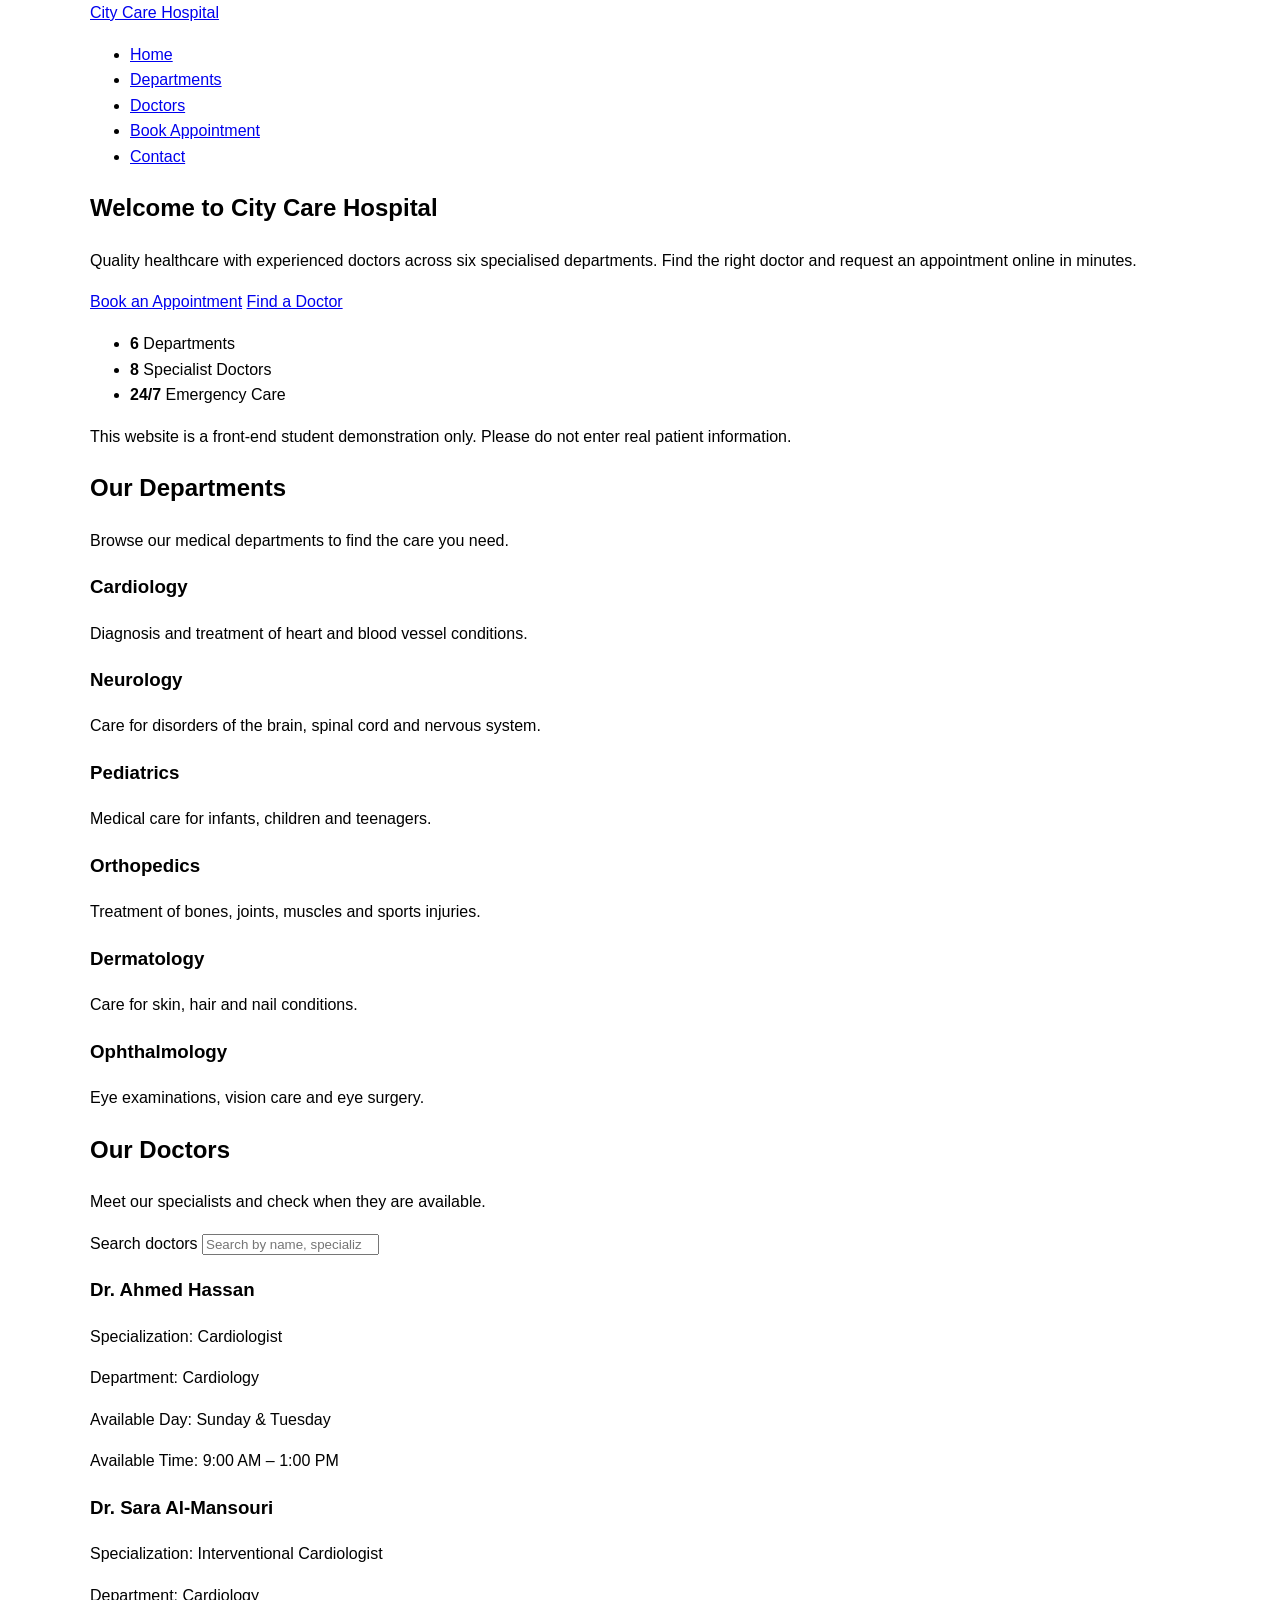
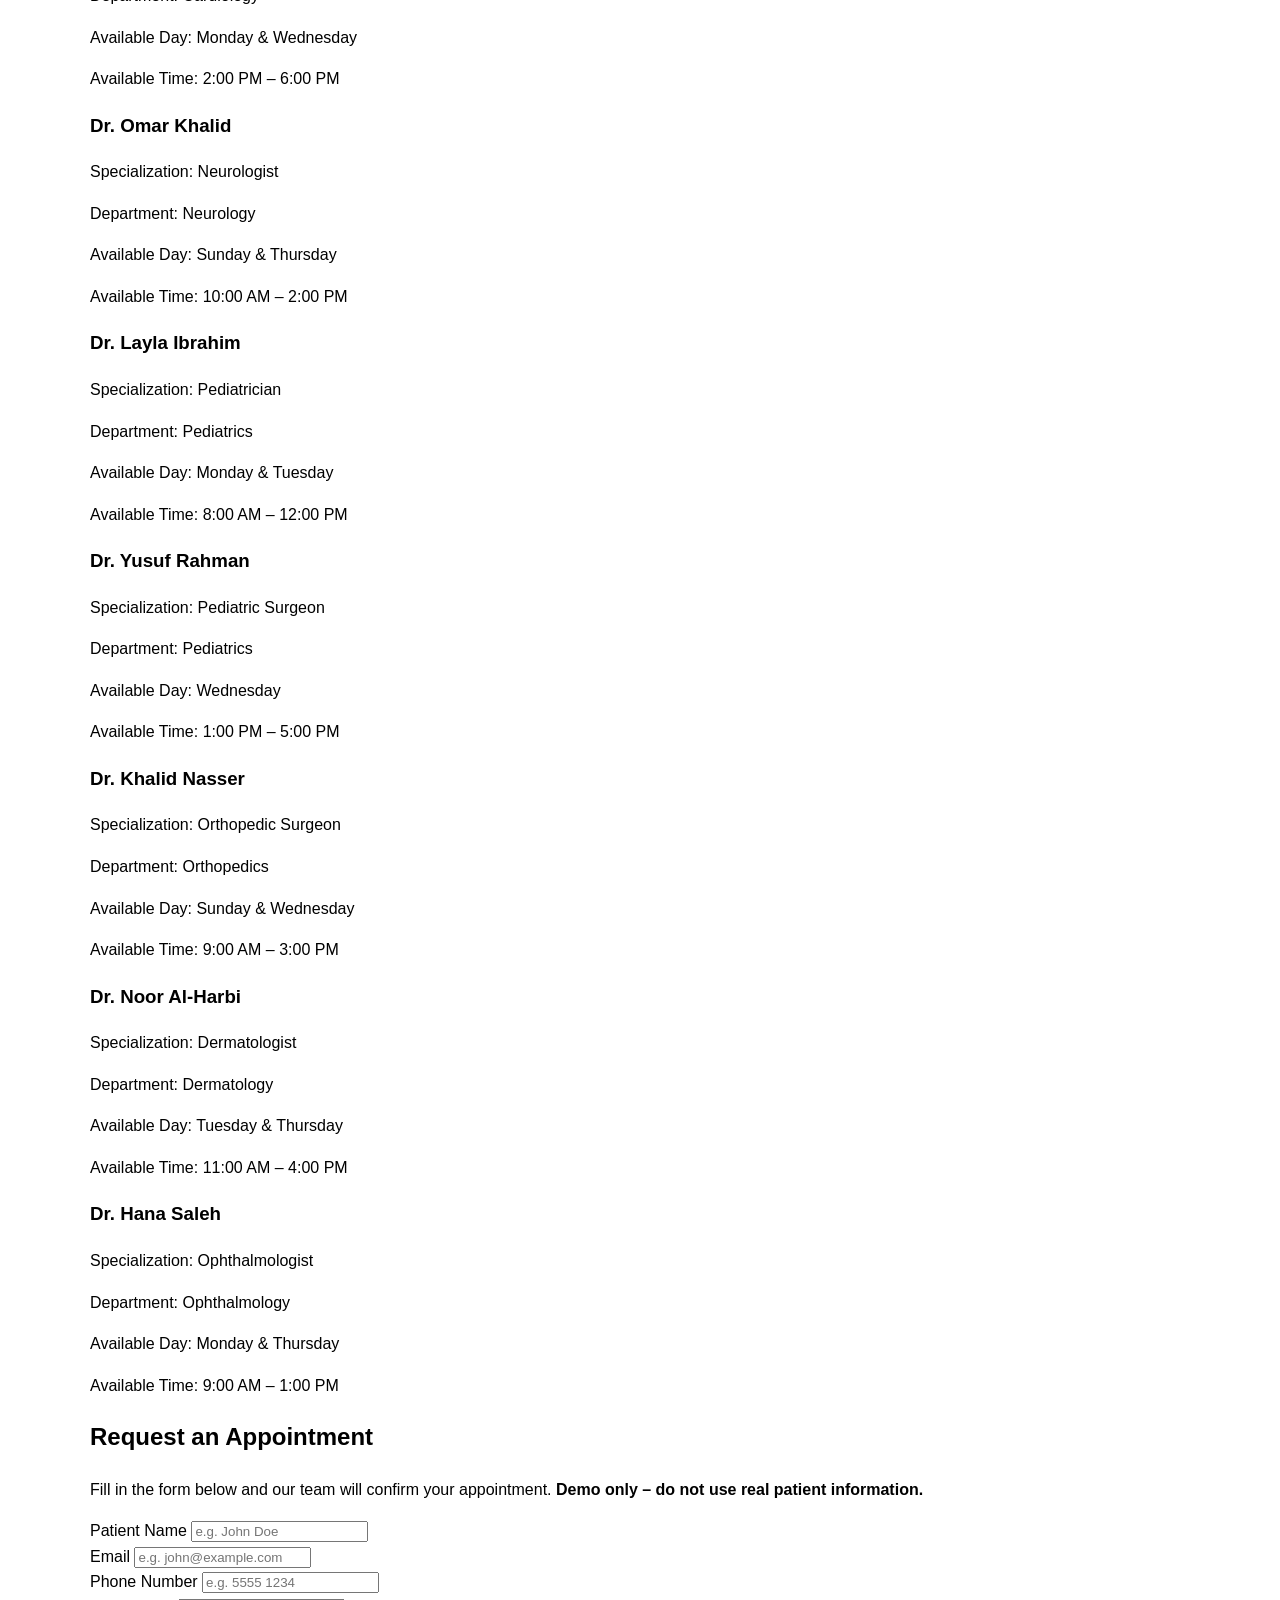
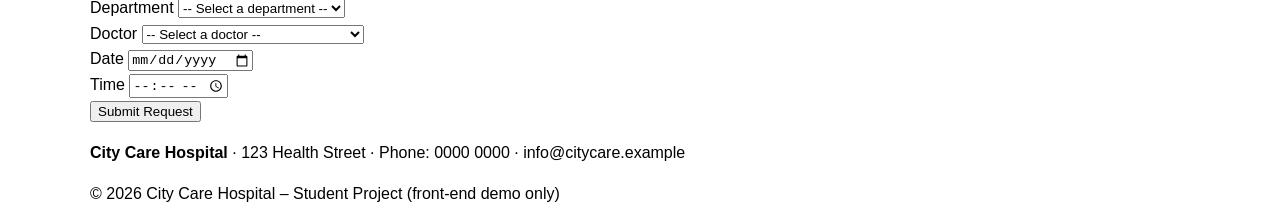
==== hospital-appointment-system/index.html @ 571d9567 "Add files via upload" ====
<!DOCTYPE html>
<html lang="en">
<head>
  <meta charset="UTF-8">
  <meta name="viewport" content="width=device-width, initial-scale=1.0">
  <meta name="description" content="City Care Hospital - view doctors, browse departments and request an appointment.">
  <title>City Care Hospital | Appointment System</title>
  <link rel="stylesheet" href="css/style.css">
</head>
<body>

  <!-- ===================== HEADER & NAVIGATION ===================== -->
  <header class="site-header">
    <div class="container header-inner">
      <a href="#home" class="logo">City Care Hospital</a>
      <nav class="main-nav" aria-label="Main navigation">
        <ul class="nav-list">
          <li><a href="#home">Home</a></li>
          <li><a href="#departments">Departments</a></li>
          <li><a href="#doctors">Doctors</a></li>
          <li><a href="#appointment">Book Appointment</a></li>
          <li><a href="#contact">Contact</a></li>
        </ul>
      </nav>
    </div>
  </header>

  <main>

    <!-- ===================== HOME ===================== -->
    <section id="home" class="hero">
      <div class="container">
        <h1>Welcome to City Care Hospital</h1>
        <p>Quality healthcare with experienced doctors across six specialised departments.
           Find the right doctor and request an appointment online in minutes.</p>
        <div class="hero-buttons">
          <a href="#appointment" class="btn btn-primary">Book an Appointment</a>
          <a href="#doctors" class="btn btn-secondary">Find a Doctor</a>
        </div>
        <ul class="hero-highlights">
          <li><strong>6</strong> Departments</li>
          <li><strong>8</strong> Specialist Doctors</li>
          <li><strong>24/7</strong> Emergency Care</li>
        </ul>
        <p class="demo-notice">
          This website is a front-end student demonstration only. Please do not enter real patient information.
        </p>
      </div>
    </section>

    <!-- ===================== DEPARTMENTS ===================== -->
    <section id="departments" class="section">
      <div class="container">
        <h2>Our Departments</h2>
        <p class="section-intro">Browse our medical departments to find the care you need.</p>

        <div class="departments-grid">
          <article class="department-card" data-department="Cardiology">
            <h3>Cardiology</h3>
            <p>Diagnosis and treatment of heart and blood vessel conditions.</p>
          </article>

          <article class="department-card" data-department="Neurology">
            <h3>Neurology</h3>
            <p>Care for disorders of the brain, spinal cord and nervous system.</p>
          </article>

          <article class="department-card" data-department="Pediatrics">
            <h3>Pediatrics</h3>
            <p>Medical care for infants, children and teenagers.</p>
          </article>

          <article class="department-card" data-department="Orthopedics">
            <h3>Orthopedics</h3>
            <p>Treatment of bones, joints, muscles and sports injuries.</p>
          </article>

          <article class="department-card" data-department="Dermatology">
            <h3>Dermatology</h3>
            <p>Care for skin, hair and nail conditions.</p>
          </article>

          <article class="department-card" data-department="Ophthalmology">
            <h3>Ophthalmology</h3>
            <p>Eye examinations, vision care and eye surgery.</p>
          </article>
        </div>
      </div>
    </section>

    <!-- ===================== DOCTORS ===================== -->
    <section id="doctors" class="section section-alt">
      <div class="container">
        <h2>Our Doctors</h2>
        <p class="section-intro">Meet our specialists and check when they are available.</p>

        <!-- Search box (search logic will be added in js/script.js) -->
        <div class="search-box">
          <label for="doctor-search">Search doctors</label>
          <input type="search" id="doctor-search" placeholder="Search by name, specialization or department">
        </div>

        <div class="doctors-grid" id="doctors-list">

          <article class="doctor-card" data-department="Cardiology">
            <h3 class="doctor-name">Dr. Ahmed Hassan</h3>
            <p><span class="label">Specialization:</span> Cardiologist</p>
            <p><span class="label">Department:</span> Cardiology</p>
            <p><span class="label">Available Day:</span> Sunday &amp; Tuesday</p>
            <p><span class="label">Available Time:</span> 9:00 AM – 1:00 PM</p>
          </article>

          <article class="doctor-card" data-department="Cardiology">
            <h3 class="doctor-name">Dr. Sara Al-Mansouri</h3>
            <p><span class="label">Specialization:</span> Interventional Cardiologist</p>
            <p><span class="label">Department:</span> Cardiology</p>
            <p><span class="label">Available Day:</span> Monday &amp; Wednesday</p>
            <p><span class="label">Available Time:</span> 2:00 PM – 6:00 PM</p>
          </article>

          <article class="doctor-card" data-department="Neurology">
            <h3 class="doctor-name">Dr. Omar Khalid</h3>
            <p><span class="label">Specialization:</span> Neurologist</p>
            <p><span class="label">Department:</span> Neurology</p>
            <p><span class="label">Available Day:</span> Sunday &amp; Thursday</p>
            <p><span class="label">Available Time:</span> 10:00 AM – 2:00 PM</p>
          </article>

          <article class="doctor-card" data-department="Pediatrics">
            <h3 class="doctor-name">Dr. Layla Ibrahim</h3>
            <p><span class="label">Specialization:</span> Pediatrician</p>
            <p><span class="label">Department:</span> Pediatrics</p>
            <p><span class="label">Available Day:</span> Monday &amp; Tuesday</p>
            <p><span class="label">Available Time:</span> 8:00 AM – 12:00 PM</p>
          </article>

          <article class="doctor-card" data-department="Pediatrics">
            <h3 class="doctor-name">Dr. Yusuf Rahman</h3>
            <p><span class="label">Specialization:</span> Pediatric Surgeon</p>
            <p><span class="label">Department:</span> Pediatrics</p>
            <p><span class="label">Available Day:</span> Wednesday</p>
            <p><span class="label">Available Time:</span> 1:00 PM – 5:00 PM</p>
          </article>

          <article class="doctor-card" data-department="Orthopedics">
            <h3 class="doctor-name">Dr. Khalid Nasser</h3>
            <p><span class="label">Specialization:</span> Orthopedic Surgeon</p>
            <p><span class="label">Department:</span> Orthopedics</p>
            <p><span class="label">Available Day:</span> Sunday &amp; Wednesday</p>
            <p><span class="label">Available Time:</span> 9:00 AM – 3:00 PM</p>
          </article>

          <article class="doctor-card" data-department="Dermatology">
            <h3 class="doctor-name">Dr. Noor Al-Harbi</h3>
            <p><span class="label">Specialization:</span> Dermatologist</p>
            <p><span class="label">Department:</span> Dermatology</p>
            <p><span class="label">Available Day:</span> Tuesday &amp; Thursday</p>
            <p><span class="label">Available Time:</span> 11:00 AM – 4:00 PM</p>
          </article>

          <article class="doctor-card" data-department="Ophthalmology">
            <h3 class="doctor-name">Dr. Hana Saleh</h3>
            <p><span class="label">Specialization:</span> Ophthalmologist</p>
            <p><span class="label">Department:</span> Ophthalmology</p>
            <p><span class="label">Available Day:</span> Monday &amp; Thursday</p>
            <p><span class="label">Available Time:</span> 9:00 AM – 1:00 PM</p>
          </article>

        </div>

        <p id="no-results" class="no-results" hidden>No doctors match your search.</p>
      </div>
    </section>

    <!-- ===================== APPOINTMENT FORM ===================== -->
    <section id="appointment" class="section">
      <div class="container">
        <h2>Request an Appointment</h2>
        <p class="section-intro">Fill in the form below and our team will confirm your appointment.
          <strong>Demo only – do not use real patient information.</strong></p>

        <form id="appointment-form" class="appointment-form" novalidate>

          <div class="form-group">
            <label for="patient-name">Patient Name</label>
            <input type="text" id="patient-name" name="patientName" placeholder="e.g. John Doe" required>
          </div>

          <div class="form-group">
            <label for="email">Email</label>
            <input type="email" id="email" name="email" placeholder="e.g. john@example.com" required>
          </div>

          <div class="form-group">
            <label for="phone">Phone Number</label>
            <input type="tel" id="phone" name="phone" placeholder="e.g. 5555 1234" required>
          </div>

          <div class="form-group">
            <label for="department">Department</label>
            <select id="department" name="department" required>
              <option value="">-- Select a department --</option>
              <option value="Cardiology">Cardiology</option>
              <option value="Neurology">Neurology</option>
              <option value="Pediatrics">Pediatrics</option>
              <option value="Orthopedics">Orthopedics</option>
              <option value="Dermatology">Dermatology</option>
              <option value="Ophthalmology">Ophthalmology</option>
            </select>
          </div>

          <div class="form-group">
            <label for="doctor">Doctor</label>
            <select id="doctor" name="doctor" required>
              <option value="">-- Select a doctor --</option>
              <option value="Dr. Ahmed Hassan" data-department="Cardiology">Dr. Ahmed Hassan (Cardiology)</option>
              <option value="Dr. Sara Al-Mansouri" data-department="Cardiology">Dr. Sara Al-Mansouri (Cardiology)</option>
              <option value="Dr. Omar Khalid" data-department="Neurology">Dr. Omar Khalid (Neurology)</option>
              <option value="Dr. Layla Ibrahim" data-department="Pediatrics">Dr. Layla Ibrahim (Pediatrics)</option>
              <option value="Dr. Yusuf Rahman" data-department="Pediatrics">Dr. Yusuf Rahman (Pediatrics)</option>
              <option value="Dr. Khalid Nasser" data-department="Orthopedics">Dr. Khalid Nasser (Orthopedics)</option>
              <option value="Dr. Noor Al-Harbi" data-department="Dermatology">Dr. Noor Al-Harbi (Dermatology)</option>
              <option value="Dr. Hana Saleh" data-department="Ophthalmology">Dr. Hana Saleh (Ophthalmology)</option>
            </select>
          </div>

          <div class="form-row">
            <div class="form-group">
              <label for="date">Date</label>
              <input type="date" id="date" name="date" required>
            </div>

            <div class="form-group">
              <label for="time">Time</label>
              <input type="time" id="time" name="time" required>
            </div>
          </div>

          <button type="submit" class="btn btn-primary">Submit Request</button>
          <p id="form-message" class="form-message" aria-live="polite"></p>
        </form>
      </div>
    </section>

  </main>

  <!-- ===================== FOOTER ===================== -->
  <footer id="contact" class="site-footer">
    <div class="container">
      <p><strong>City Care Hospital</strong> · 123 Health Street · Phone: 0000 0000 · info@citycare.example</p>
      <p>&copy; 2026 City Care Hospital – Student Project (front-end demo only)</p>
    </div>
  </footer>

  <script src="js/script.js"></script>
</body>
</html>
---- hospital-appointment-system/css/style.css ----
/* =========================================================
   City Care Hospital - Stylesheet
   Owner: CSS Developer (Student 2)
   The HTML uses these classes: .container, .site-header, .main-nav,
   .hero, .section, .section-alt, .departments-grid, .department-card,
   .doctors-grid, .doctor-card, .search-box, .appointment-form,
   .form-group, .form-row, .btn, .btn-primary, .btn-secondary, .site-footer
   ========================================================= */

/* Minimal base so the page is readable before styling is added */
body {
  margin: 0;
  font-family: Arial, Helvetica, sans-serif;
  line-height: 1.6;
}

.container {
  max-width: 1100px;
  margin: 0 auto;
  padding: 0 16px;
}
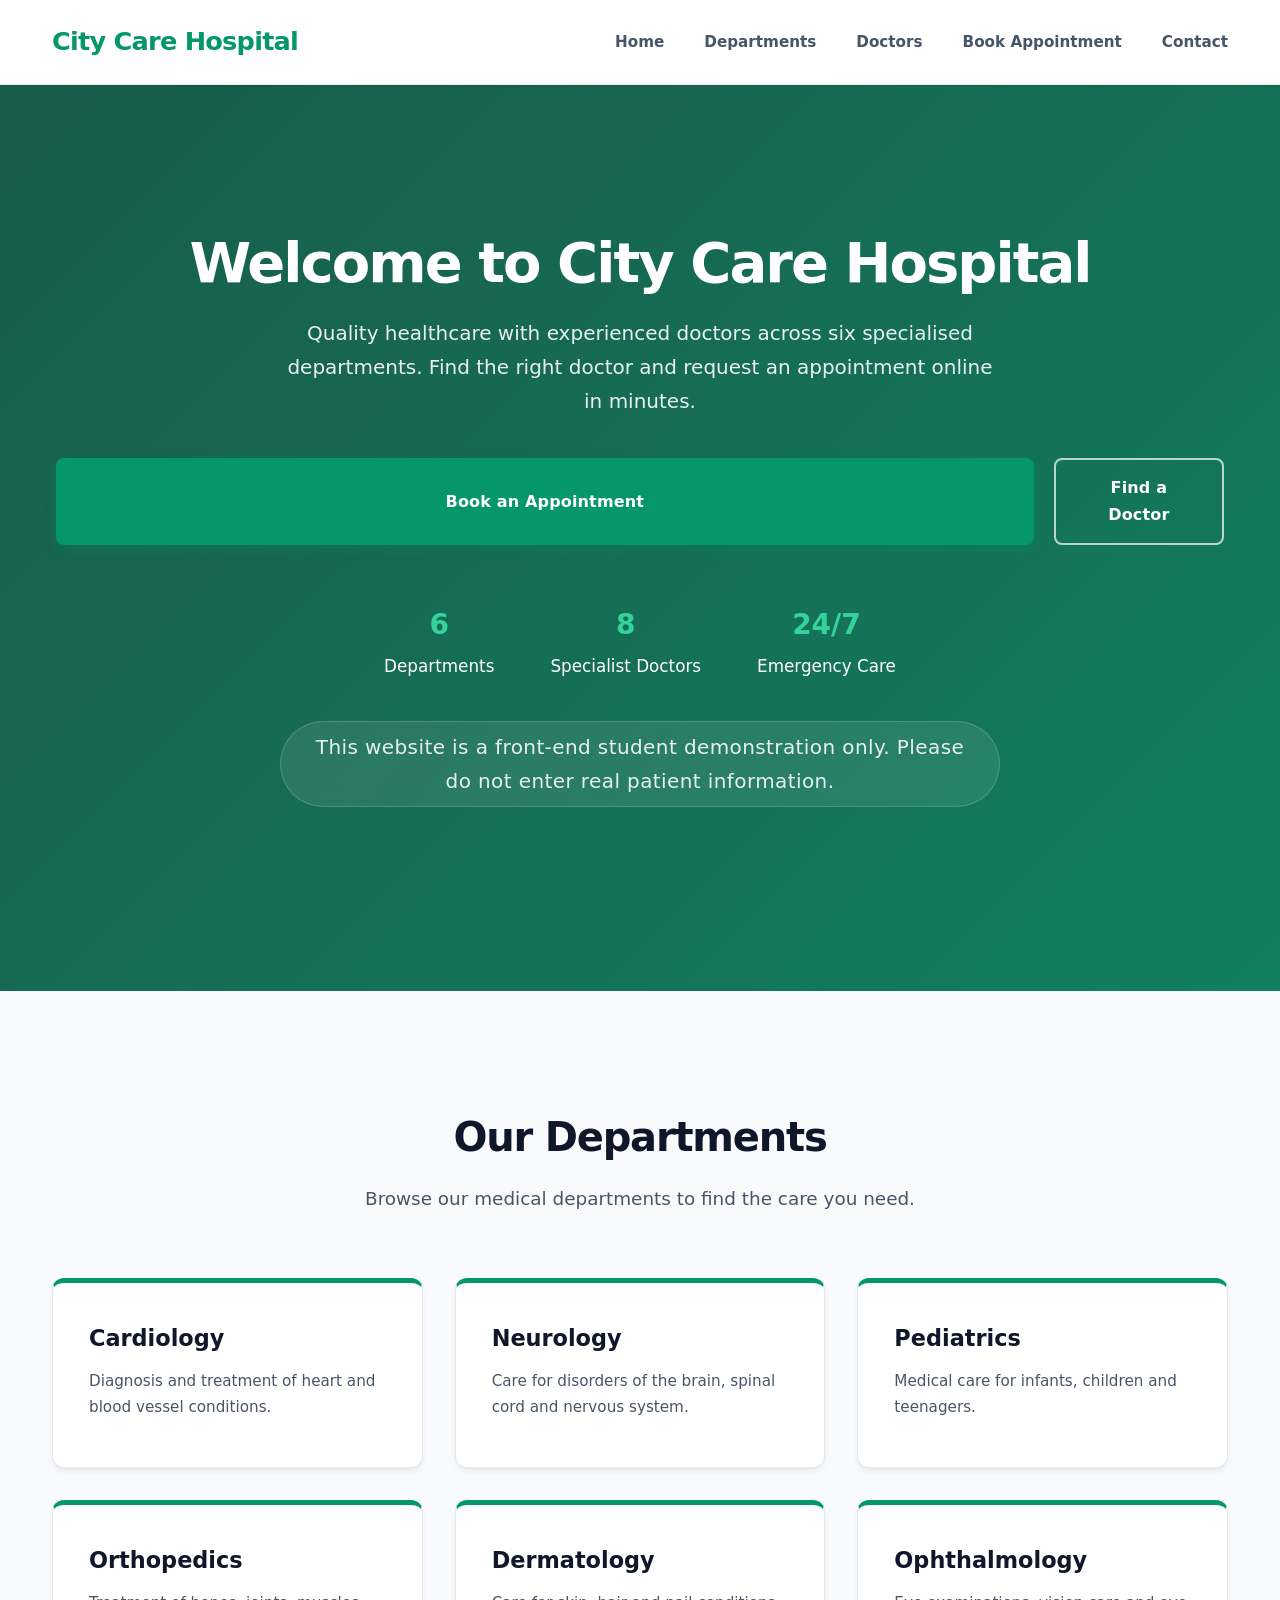
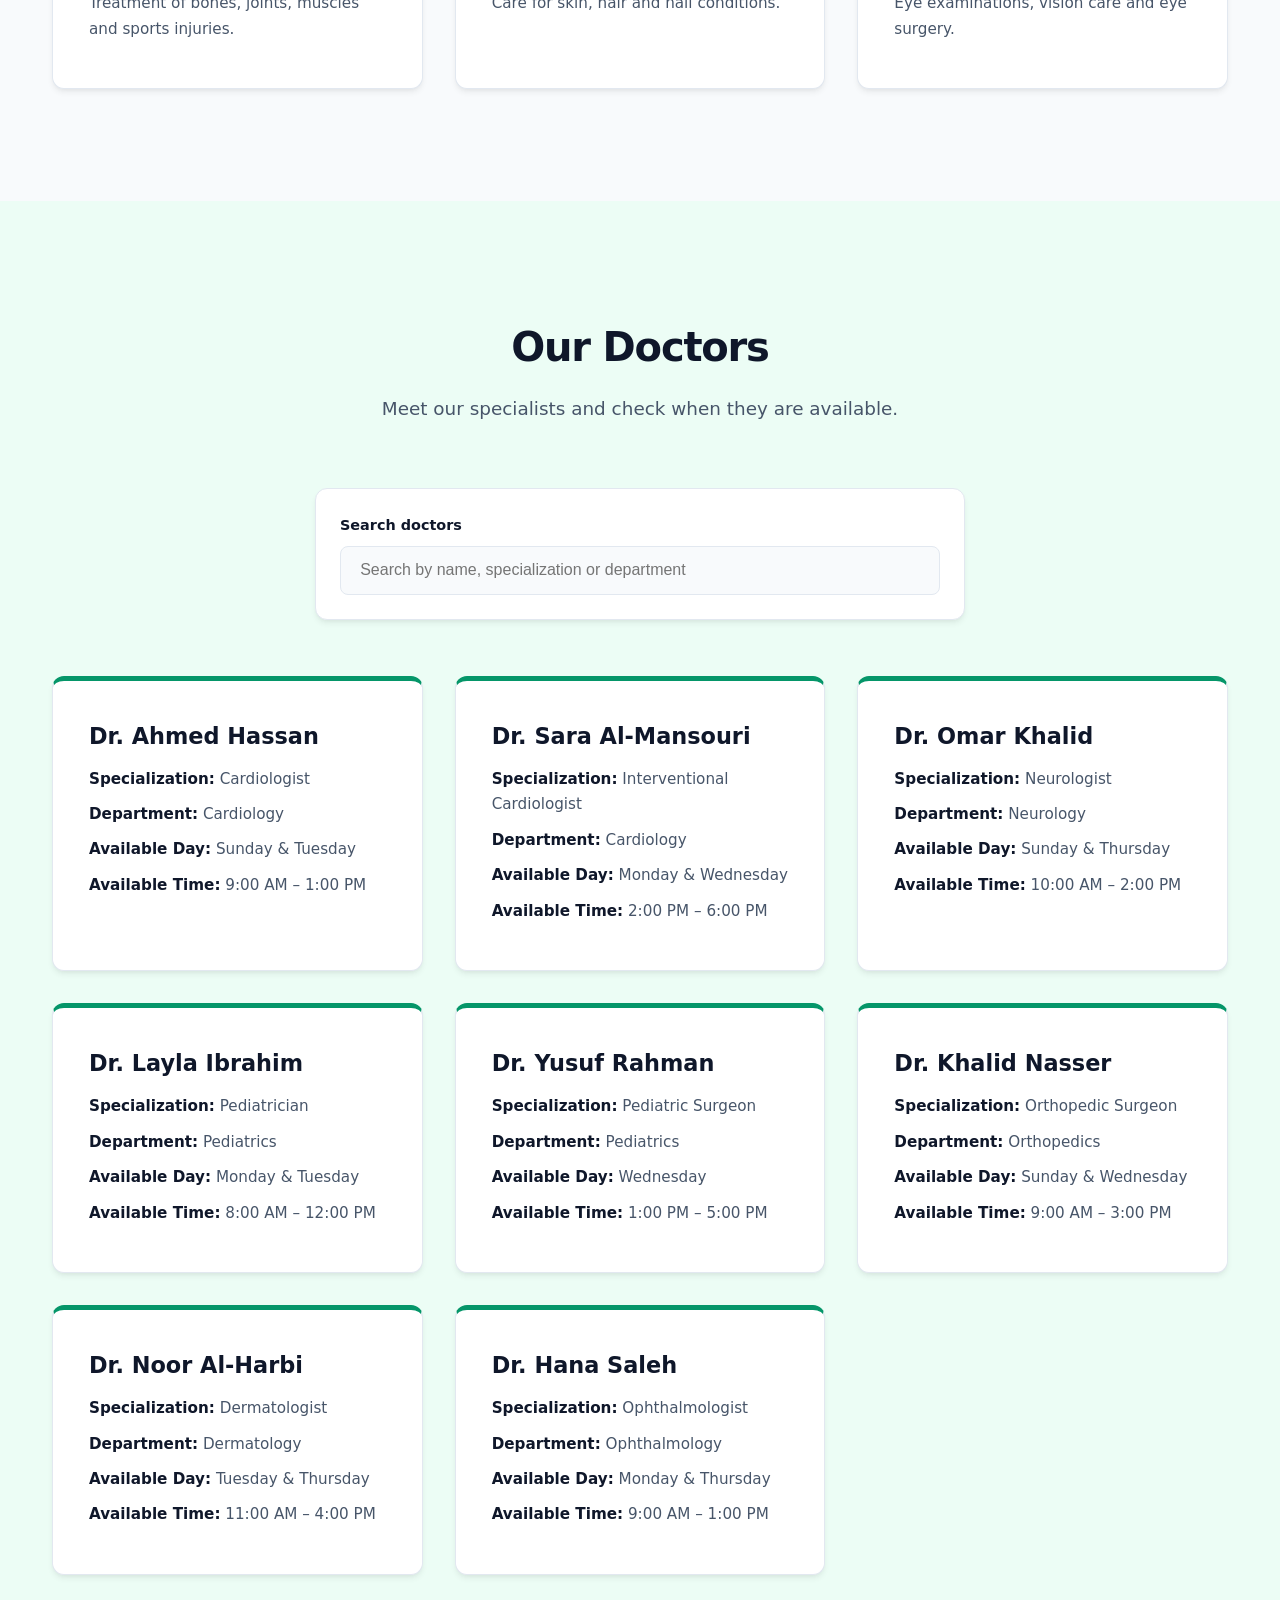
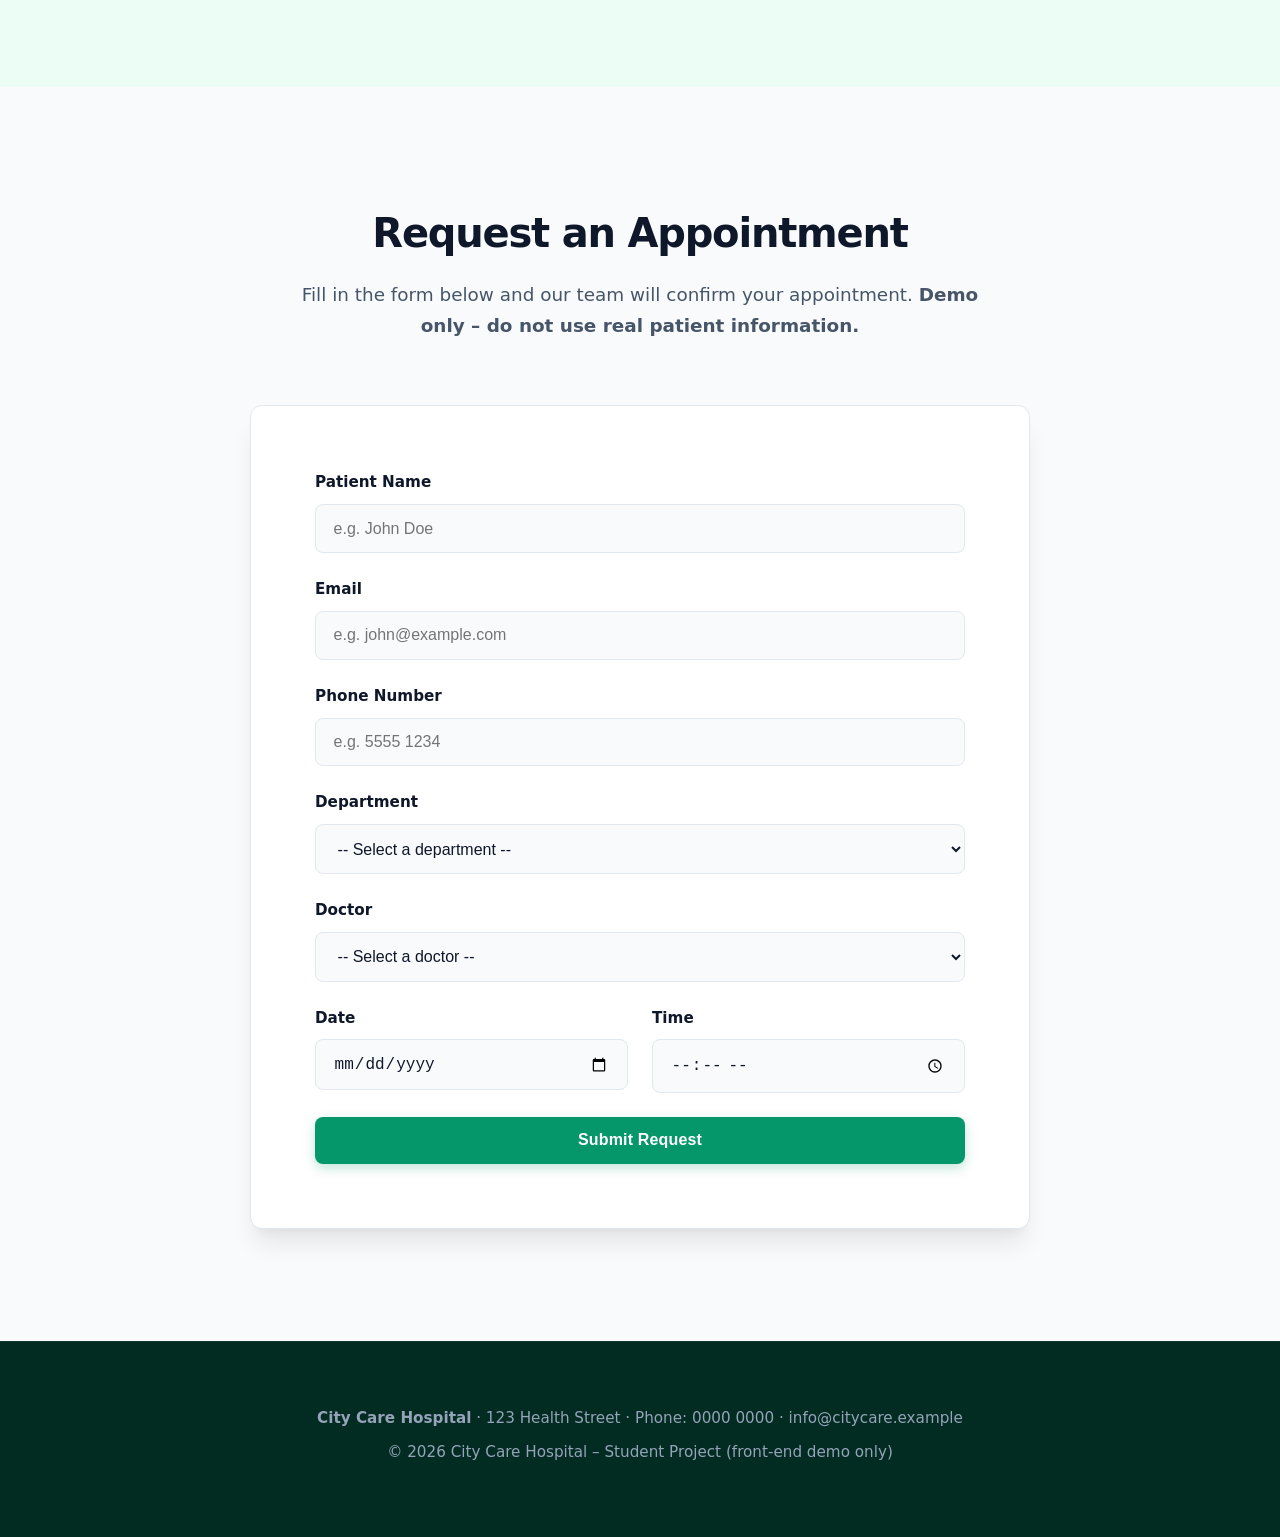
==== commit a5253317: "oh yeah" ====
--- a/hospital-appointment-system/index.html
+++ b/hospital-appointment-system/index.html
@@ -236,8 +236,7 @@
             </div>
           </div>
 
-          <button type="submit" class="btn btn-primary">Submit Request</button>
-          <p id="form-message" class="form-message" aria-live="polite"></p>
+          <button id="form-message" type="submit" class="btn btn-primary">Submit Request</button>
         </form>
       </div>
     </section>
--- a/hospital-appointment-system/css/style.css
+++ b/hospital-appointment-system/css/style.css
@@ -1,21 +1,435 @@
-/* =========================================================
-   City Care Hospital - Stylesheet
-   Owner: CSS Developer (Student 2)
-   The HTML uses these classes: .container, .site-header, .main-nav,
-   .hero, .section, .section-alt, .departments-grid, .department-card,
-   .doctors-grid, .doctor-card, .search-box, .appointment-form,
-   .form-group, .form-row, .btn, .btn-primary, .btn-secondary, .site-footer
-   ========================================================= */
-
-/* Minimal base so the page is readable before styling is added */
+/* ==========================================
+   1. Global Styles & CSS Variables (Emerald Wellness Theme)
+   ================================---------- */
+:root {
+    --primary-color: #059669;       /* Deep Emerald / Modern Wellness */
+    --primary-hover: #047857;
+    --primary-light: #10b981;
+    --secondary-color: #ecfdf5;     /* Soft mint tint */
+    --text-color: #0f172a;          /* Deep slate for high contrast */
+    --text-light: #475569;          /* Balanced secondary text */
+    --border-color: #e2e8f0;        /* Subtle crisp border */
+    --white: #ffffff;
+    --shadow-sm: 0 1px 3px 0 rgba(0, 0, 0, 0.05), 0 1px 2px -1px rgba(0, 0, 0, 0.05);
+    --shadow-md: 0 4px 6px -1px rgba(0, 0, 0, 0.07), 0 2px 4px -2px rgba(0, 0, 0, 0.05);
+    --shadow-lg: 0 20px 25px -5px rgba(0, 0, 0, 0.08), 0 8px 10px -6px rgba(0, 0, 0, 0.05);
+    --radius: 12px;
+    --transition: all 0.3s cubic-bezier(0.16, 1, 0.3, 1);
+}
+
+* {
+    margin: 0;
+    padding: 0;
+    box-sizing: border-box;
+}
+
+html {
+    scroll-behavior: smooth;
+}
+
 body {
-  margin: 0;
-  font-family: Arial, Helvetica, sans-serif;
-  line-height: 1.6;
+    font-family: 'Segoe UI', system-ui, -apple-system, BlinkMacSystemFont, sans-serif;
+    color: var(--text-color);
+    background-color: #f8fafc;
+    line-height: 1.7;
+    -webkit-font-smoothing: antialiased;
 }
 
 .container {
-  max-width: 1100px;
-  margin: 0 auto;
-  padding: 0 16px;
-}
+    max-width: 1240px;
+    margin: 0 auto;
+    padding: 0 2rem;
+}
+
+/* ==========================================
+   2. Header & Navigation Menu
+   ================================---------- */
+.site-header {
+    background-color: rgba(255, 255, 255, 0.9);
+    backdrop-filter: blur(12px);
+    -webkit-backdrop-filter: blur(12px);
+    box-shadow: var(--shadow-sm);
+    position: sticky;
+    top: 0;
+    z-index: 1000;
+    border-bottom: 1px solid var(--border-color);
+}
+
+.header-inner {
+    display: flex;
+    justify-content: space-between;
+    align-items: center;
+    padding: 1.25rem 2rem;
+}
+
+.logo {
+    font-size: 1.6rem;
+    font-weight: 800;
+    color: var(--primary-color);
+    text-decoration: none;
+    letter-spacing: -0.03em;
+}
+
+.nav-list {
+    list-style: none;
+    display: flex;
+    gap: 2.5rem;
+}
+
+.nav-list a {
+    text-decoration: none;
+    color: var(--text-light);
+    font-weight: 600;
+    font-size: 0.95rem;
+    transition: var(--transition);
+}
+
+.nav-list a:hover {
+    color: var(--primary-color);
+}
+
+/* ==========================================
+   3. Sections & Common Layouts
+   ================================---------- */
+.section {
+    padding: 7rem 0;
+}
+
+.section-alt {
+    background-color: var(--secondary-color);
+}
+
+.section h2 {
+    font-size: 2.5rem;
+    text-align: center;
+    margin-bottom: 0.75rem;
+    color: var(--text-color);
+    letter-spacing: -0.03em;
+    font-weight: 800;
+}
+
+.section-intro {
+    text-align: center;
+    color: var(--text-light);
+    margin-bottom: 4rem;
+    font-size: 1.15rem;
+    max-width: 680px;
+    margin-left: auto;
+    margin-right: auto;
+}
+
+/* ==========================================
+   4. Hero Section
+   ================================---------- */
+.hero {
+    background: linear-gradient(135deg, rgba(6, 78, 59, 0.92), rgba(4, 120, 87, 0.95)), url('../images/hospital-bg.jpg') center/cover no-repeat;
+    color: var(--white);
+    text-align: center;
+    padding: 9rem 1.5rem;
+}
+
+.hero h1 {
+    font-size: 3.5rem;
+    margin-bottom: 1.25rem;
+    font-weight: 800;
+    letter-spacing: -0.035em;
+    line-height: 1.2;
+}
+
+.hero p {
+    font-size: 1.25rem;
+    max-width: 720px;
+    margin: 0 auto 2.5rem auto;
+    opacity: 0.9;
+    font-weight: 400;
+}
+
+.hero-buttons {
+    display: flex;
+    justify-content: center;
+    gap: 1.25rem;
+    margin-bottom: 3.5rem;
+}
+
+.hero-highlights {
+    list-style: none;
+    display: flex;
+    justify-content: center;
+    gap: 3.5rem;
+    margin-bottom: 2.5rem;
+    font-size: 1.05rem;
+}
+
+.hero-highlights strong {
+    font-size: 1.75rem;
+    color: #34d399;
+    display: block;
+    margin-bottom: 0.25rem;
+    font-weight: 800;
+}
+
+.demo-notice {
+    font-size: 0.85rem;
+    background: rgba(255, 255, 255, 0.1);
+    backdrop-filter: blur(8px);
+    display: inline-block;
+    padding: 0.5rem 1.5rem;
+    border-radius: 9999px;
+    border: 1px solid rgba(255, 255, 255, 0.2);
+    font-weight: 500;
+    letter-spacing: 0.02em;
+}
+
+/* ==========================================
+   5. Department & Doctor Cards (Grids)
+   ================================---------- */
+.departments-grid,
+.doctors-grid {
+    display: grid;
+    grid-template-columns: repeat(auto-fit, minmax(310px, 1fr));
+    gap: 2rem;
+}
+
+.department-card,
+.doctor-card {
+    background: var(--white);
+    border-radius: var(--radius);
+    padding: 2.25rem;
+    box-shadow: var(--shadow-md);
+    transition: var(--transition);
+    border: 1px solid var(--border-color);
+    border-top: 5px solid var(--primary-color);
+}
+
+.department-card:hover,
+.doctor-card:hover {
+    transform: translateY(-6px);
+    box-shadow: var(--shadow-lg);
+    border-color: rgba(5, 150, 105, 0.3);
+}
+
+.department-card h3,
+.doctor-card h3 {
+    color: var(--text-color);
+    margin-bottom: 0.75rem;
+    font-size: 1.4rem;
+    font-weight: 700;
+}
+
+.department-card p,
+.doctor-card p {
+    font-size: 0.95rem;
+    color: var(--text-light);
+    margin-bottom: 0.6rem;
+}
+
+.doctor-card .label {
+    font-weight: 600;
+    color: var(--text-color);
+}
+
+/* ==========================================
+   6. Search Box & Filters
+   ================================---------- */
+.search-box {
+    max-width: 650px;
+    margin: 0 auto 3.5rem auto;
+    background: var(--white);
+    padding: 1.5rem;
+    border-radius: var(--radius);
+    box-shadow: var(--shadow-md);
+    border: 1px solid var(--border-color);
+}
+
+.search-box label {
+    display: block;
+    font-weight: 600;
+    margin-bottom: 0.5rem;
+    font-size: 0.9rem;
+    color: var(--text-color);
+}
+
+.search-box input[type="search"] {
+    width: 100%;
+    padding: 0.9rem 1.2rem;
+    border: 1px solid var(--border-color);
+    border-radius: calc(var(--radius) - 4px);
+    font-size: 1rem;
+    background-color: #f8fafc;
+    transition: var(--transition);
+}
+
+.search-box input:focus {
+    outline: none;
+    border-color: var(--primary-color);
+    background-color: var(--white);
+    box-shadow: 0 0 0 4px rgba(5, 150, 105, 0.12);
+}
+
+.no-results {
+    text-align: center;
+    color: var(--text-light);
+    font-style: italic;
+    margin-top: 2rem;
+}
+
+/* ==========================================
+   7. Appointment Form
+   ================================---------- */
+.appointment-form {
+    background: var(--white);
+    padding: 4rem;
+    border-radius: var(--radius);
+    box-shadow: var(--shadow-lg);
+    max-width: 780px;
+    margin: 0 auto;
+    border: 1px solid var(--border-color);
+}
+
+.form-group {
+    margin-bottom: 1.5rem;
+}
+
+.form-row {
+    display: grid;
+    grid-template-columns: 1fr 1fr;
+    gap: 1.5rem;
+}
+
+.form-group label {
+    display: block;
+    font-weight: 600;
+    margin-bottom: 0.5rem;
+    color: var(--text-color);
+    font-size: 0.95rem;
+}
+
+.form-group input,
+.form-group select {
+    width: 100%;
+    padding: 0.9rem 1.1rem;
+    border: 1px solid var(--border-color);
+    border-radius: calc(var(--radius) - 4px);
+    font-size: 1rem;
+    background-color: #f8fafc;
+    color: var(--text-color);
+    transition: var(--transition);
+}
+
+.form-group input:focus,
+.form-group select:focus {
+    outline: none;
+    border-color: var(--primary-color);
+    background-color: var(--white);
+    box-shadow: 0 0 0 4px rgba(5, 150, 105, 0.12);
+}
+
+.form-message {
+    margin-top: 1rem;
+    font-weight: 600;
+    text-align: center;
+}
+
+/* ==========================================
+   8. Buttons
+   ================================---------- */
+.btn {
+    display: inline-flex;
+    align-items: center;
+    justify-content: center;
+    padding: 0.9rem 2rem;
+    border: none;
+    border-radius: calc(var(--radius) - 4px);
+    font-size: 1rem;
+    font-weight: 600;
+    cursor: pointer;
+    text-decoration: none;
+    transition: var(--transition);
+    text-align: center;
+    letter-spacing: 0.01em;
+}
+
+.btn-primary {
+    background-color: var(--primary-color);
+    color: var(--white);
+    width: 100%;
+    box-shadow: 0 4px 12px rgba(5, 150, 105, 0.25);
+}
+
+.btn-primary:hover {
+    background-color: var(--primary-hover);
+    transform: translateY(-2px);
+    box-shadow: 0 6px 16px rgba(5, 150, 105, 0.35);
+}
+
+.btn-secondary {
+    background-color: transparent;
+    color: var(--white);
+    border: 2px solid rgba(255, 255, 255, 0.7);
+}
+
+.btn-secondary:hover {
+    background-color: rgba(255, 255, 255, 0.12);
+    border-color: var(--white);
+}
+
+/* ==========================================
+   9. Footer & Responsive Design
+   ================================---------- */
+.site-footer {
+    background-color: #022c22;
+    color: var(--white);
+    text-align: center;
+    padding: 4rem 2rem;
+    border-top: 1px solid rgba(255, 255, 255, 0.06);
+}
+
+.site-footer p {
+    margin-bottom: 0.5rem;
+    color: #94a3b8;
+    font-size: 0.95rem;
+}
+
+/* Mobile Responsiveness */
+@media (max-width: 768px) {
+    .container {
+        padding: 0 1.25rem;
+    }
+
+    .header-inner {
+        flex-direction: column;
+        gap: 1rem;
+    }
+
+    .nav-list {
+        gap: 1.25rem;
+        flex-wrap: wrap;
+        justify-content: center;
+    }
+
+    .hero {
+        padding: 6rem 1rem;
+    }
+
+    .hero h1 {
+        font-size: 2.5rem;
+    }
+
+    .hero-buttons {
+        flex-direction: column;
+    }
+
+    .hero-highlights {
+        flex-direction: column;
+        gap: 1.5rem;
+    }
+
+    .form-row {
+        grid-template-columns: 1fr;
+        gap: 0;
+    }
+
+    .appointment-form {
+        padding: 2rem 1.5rem;
+    }
+}
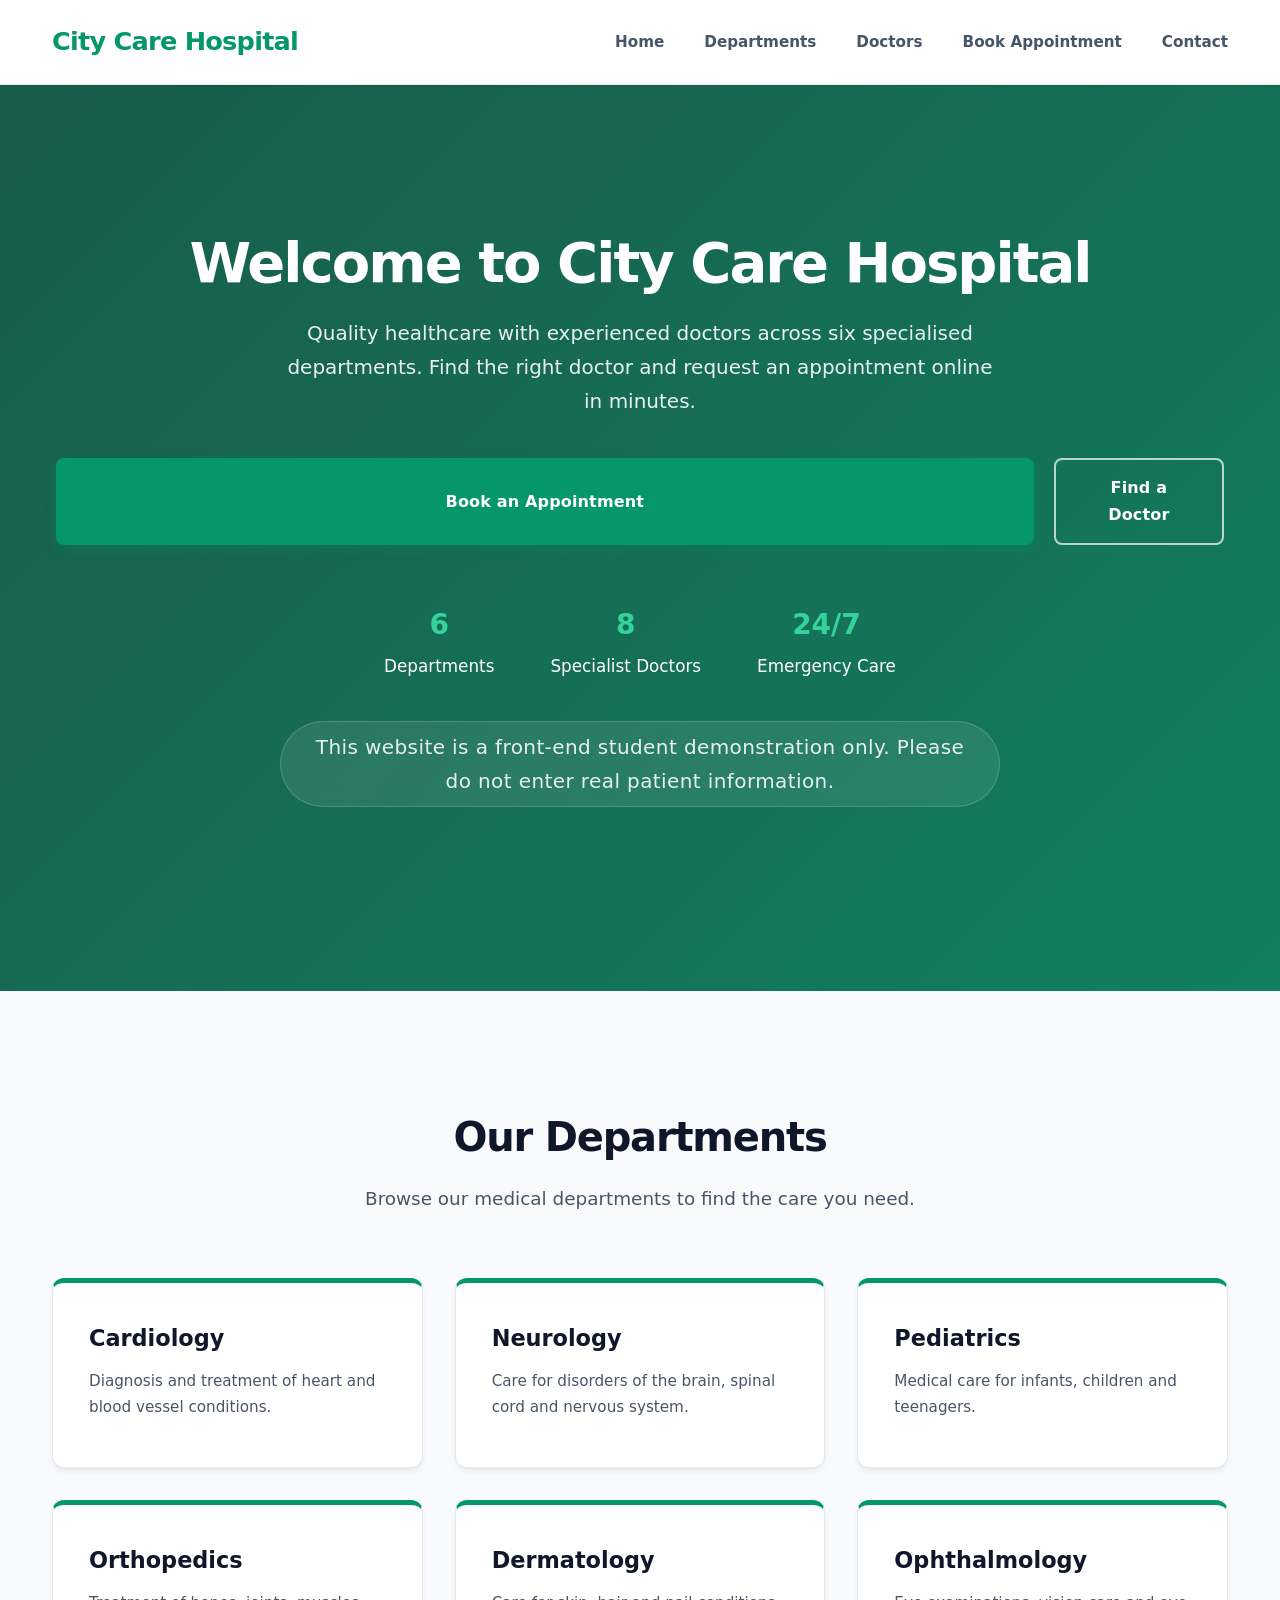
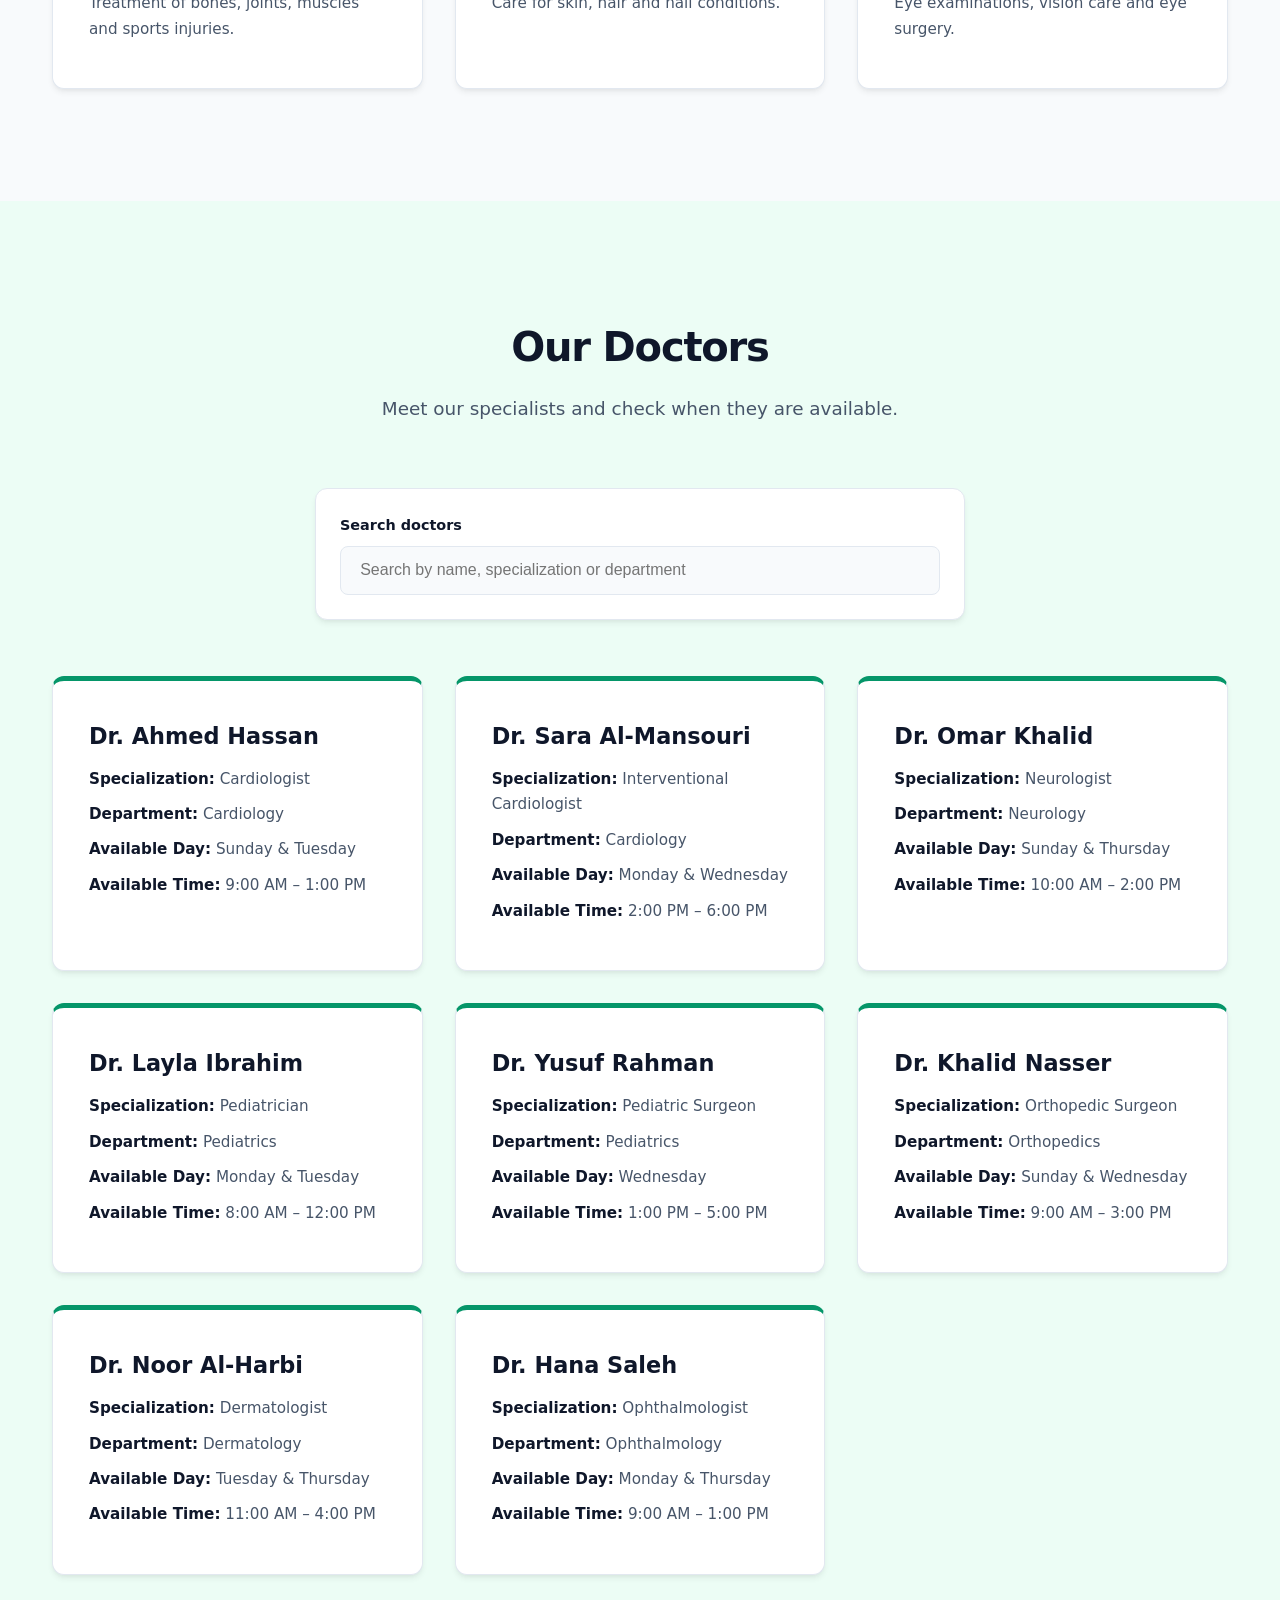
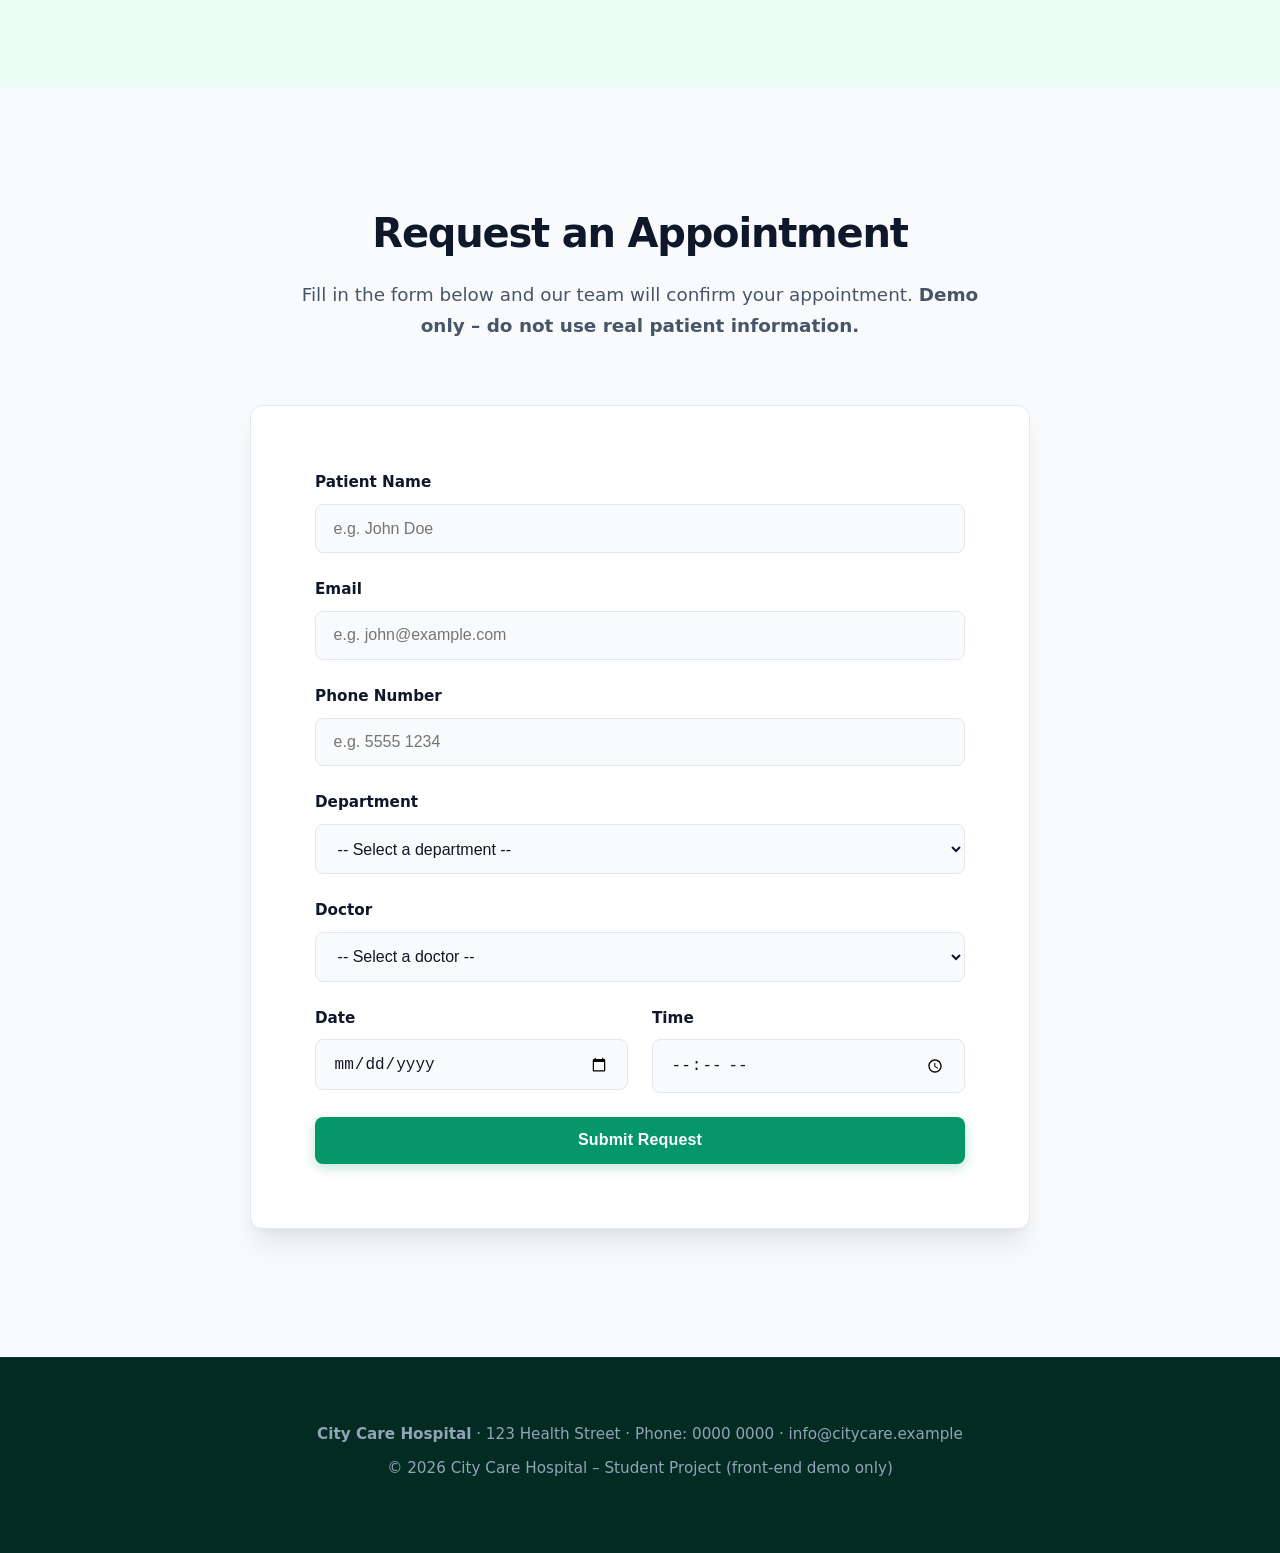
==== commit d7dfb78c: "added a proper text display for successful seperate confirmation" ====
--- a/hospital-appointment-system/index.html
+++ b/hospital-appointment-system/index.html
@@ -236,11 +236,11 @@
             </div>
           </div>
 
-          <button id="form-message" type="submit" class="btn btn-primary">Submit Request</button>
+          <button  type="submit" class="btn btn-primary">Submit Request</button>
         </form>
       </div>
     </section>
-
+<p id="form-message" class="form-message"></p>
   </main>
 
   <!-- ===================== FOOTER ===================== -->
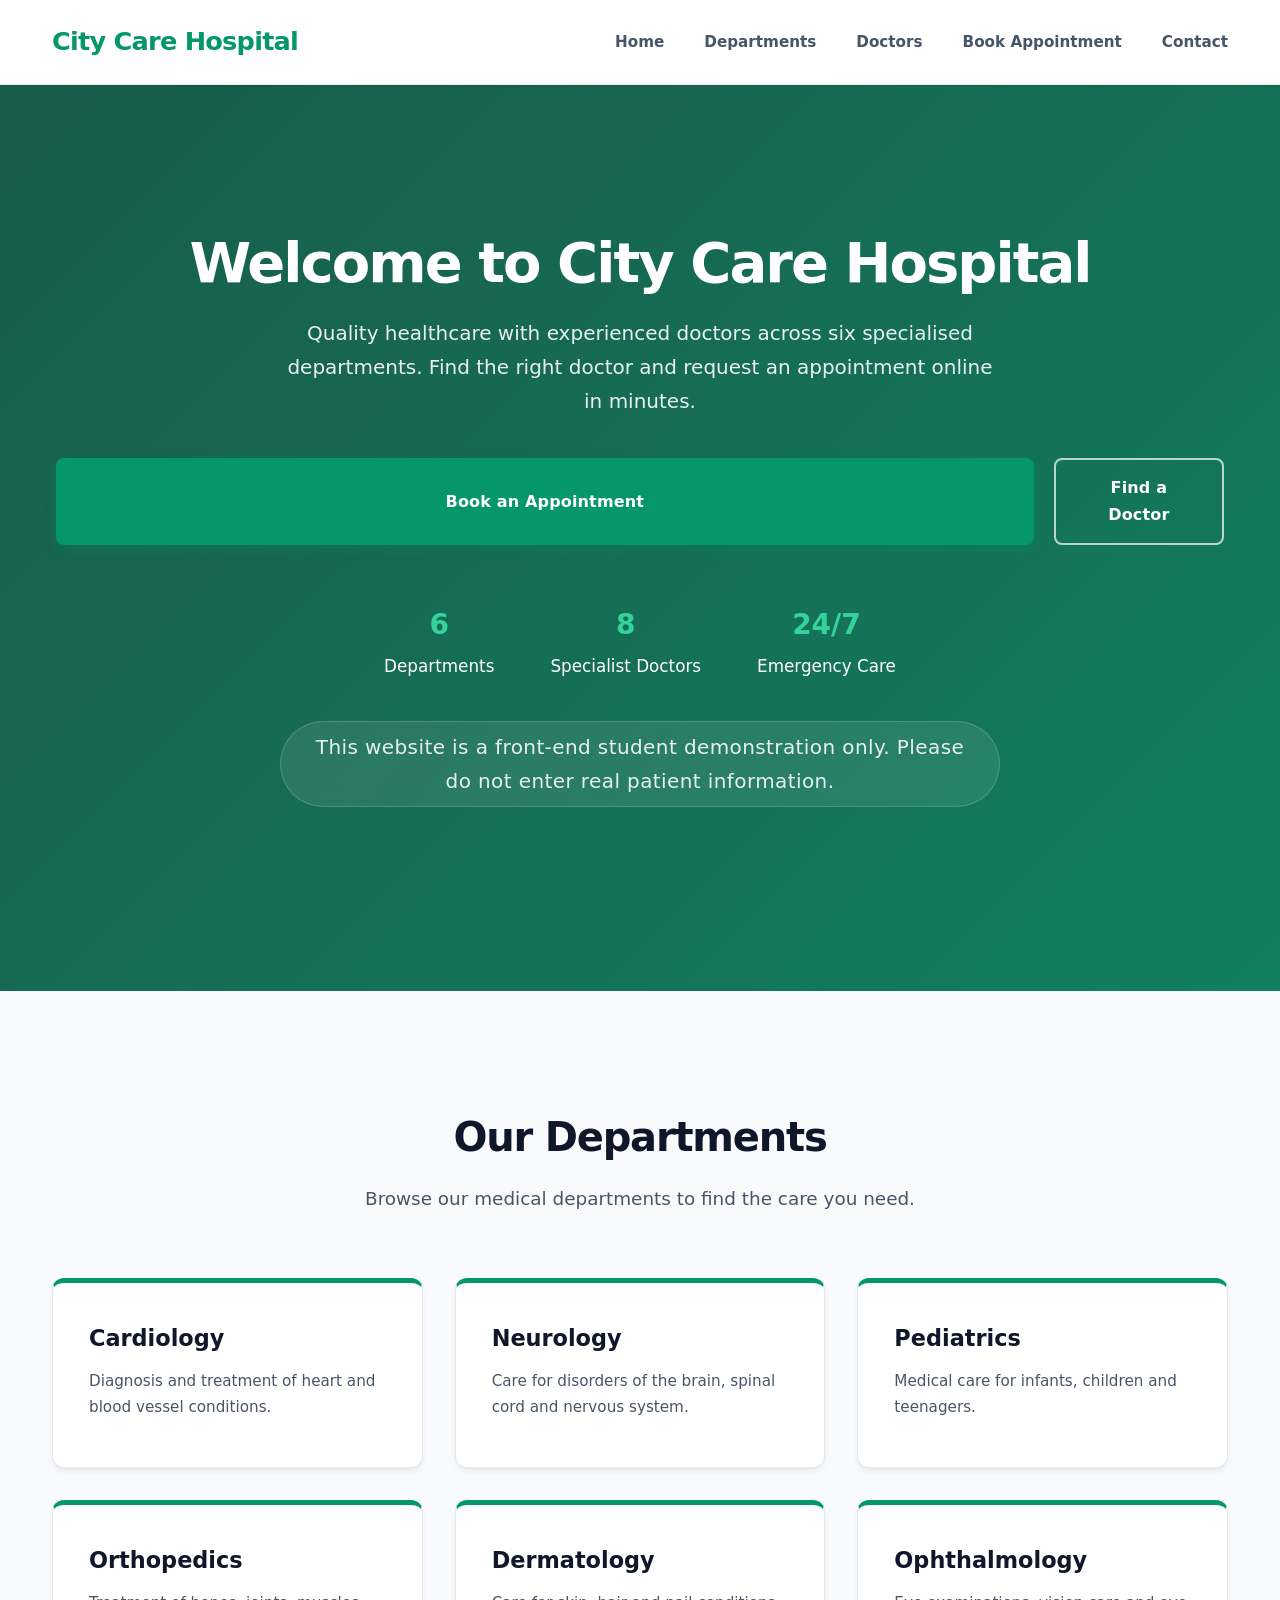
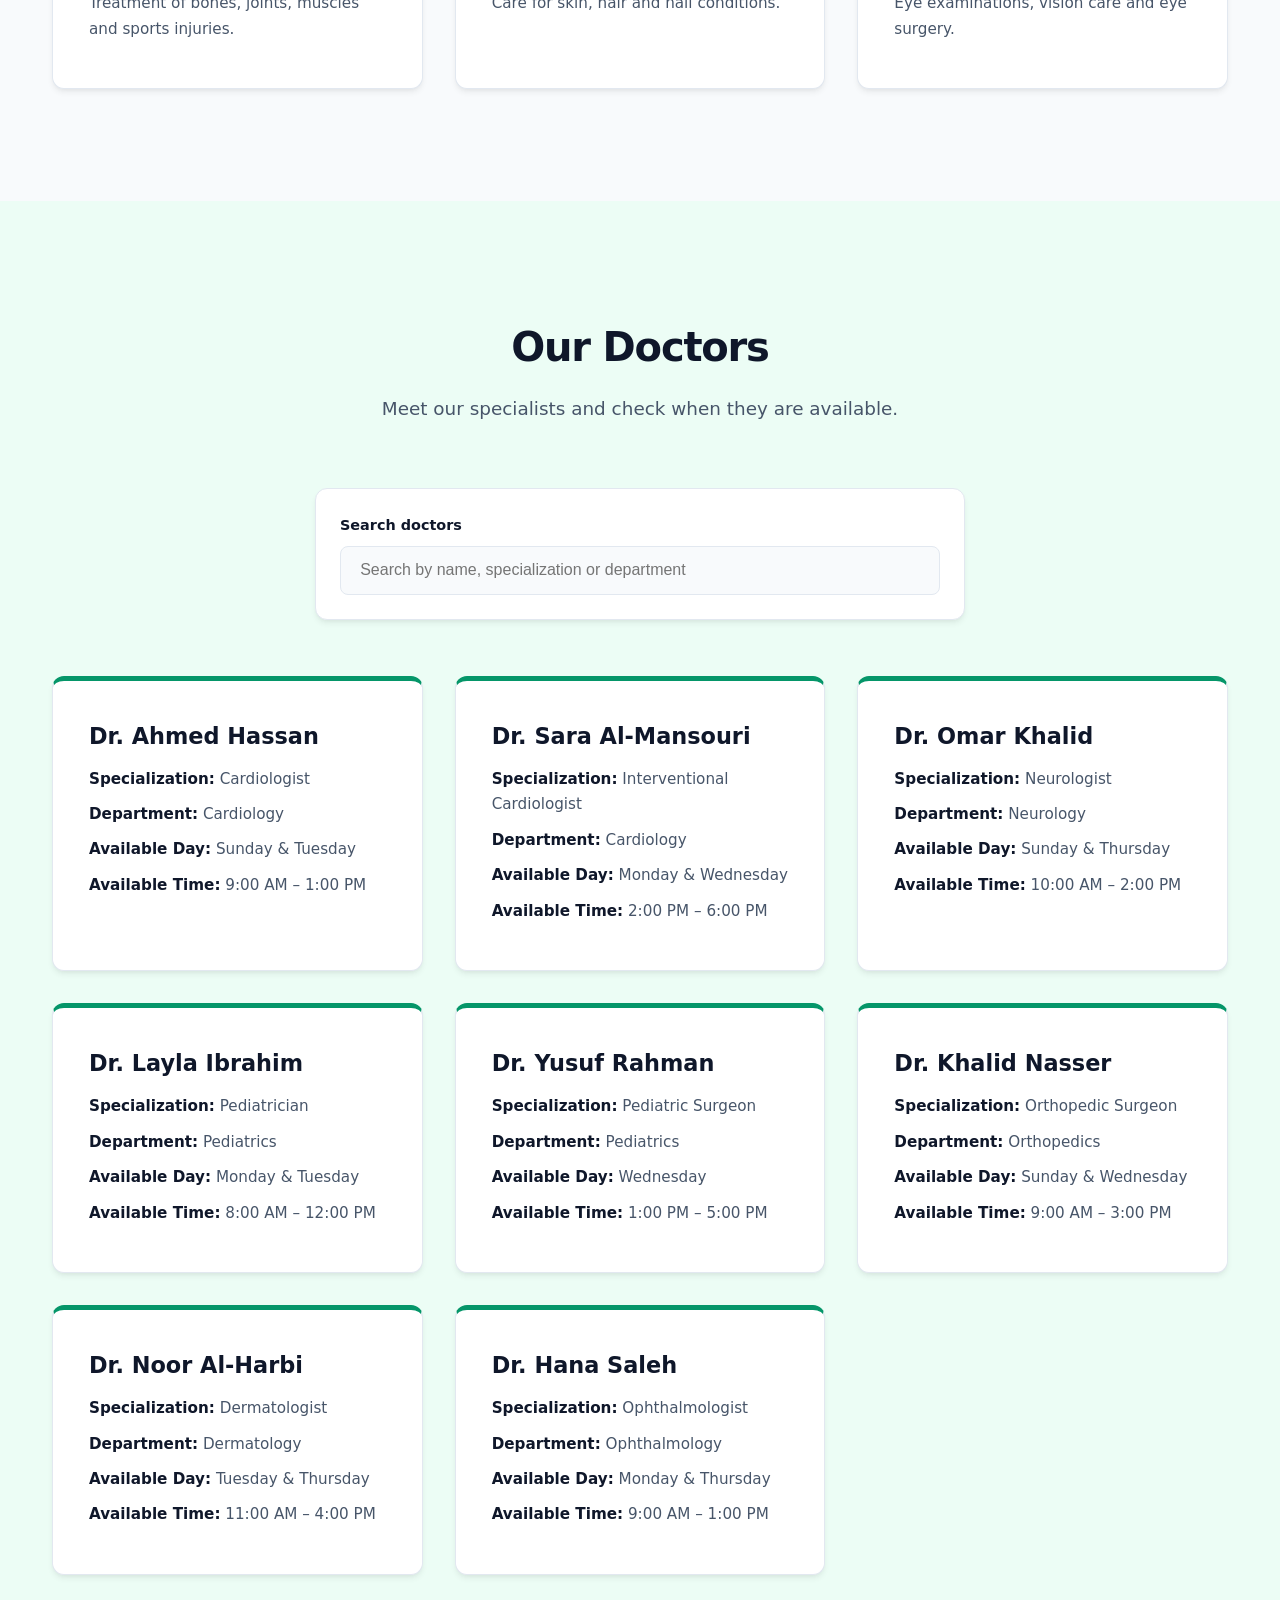
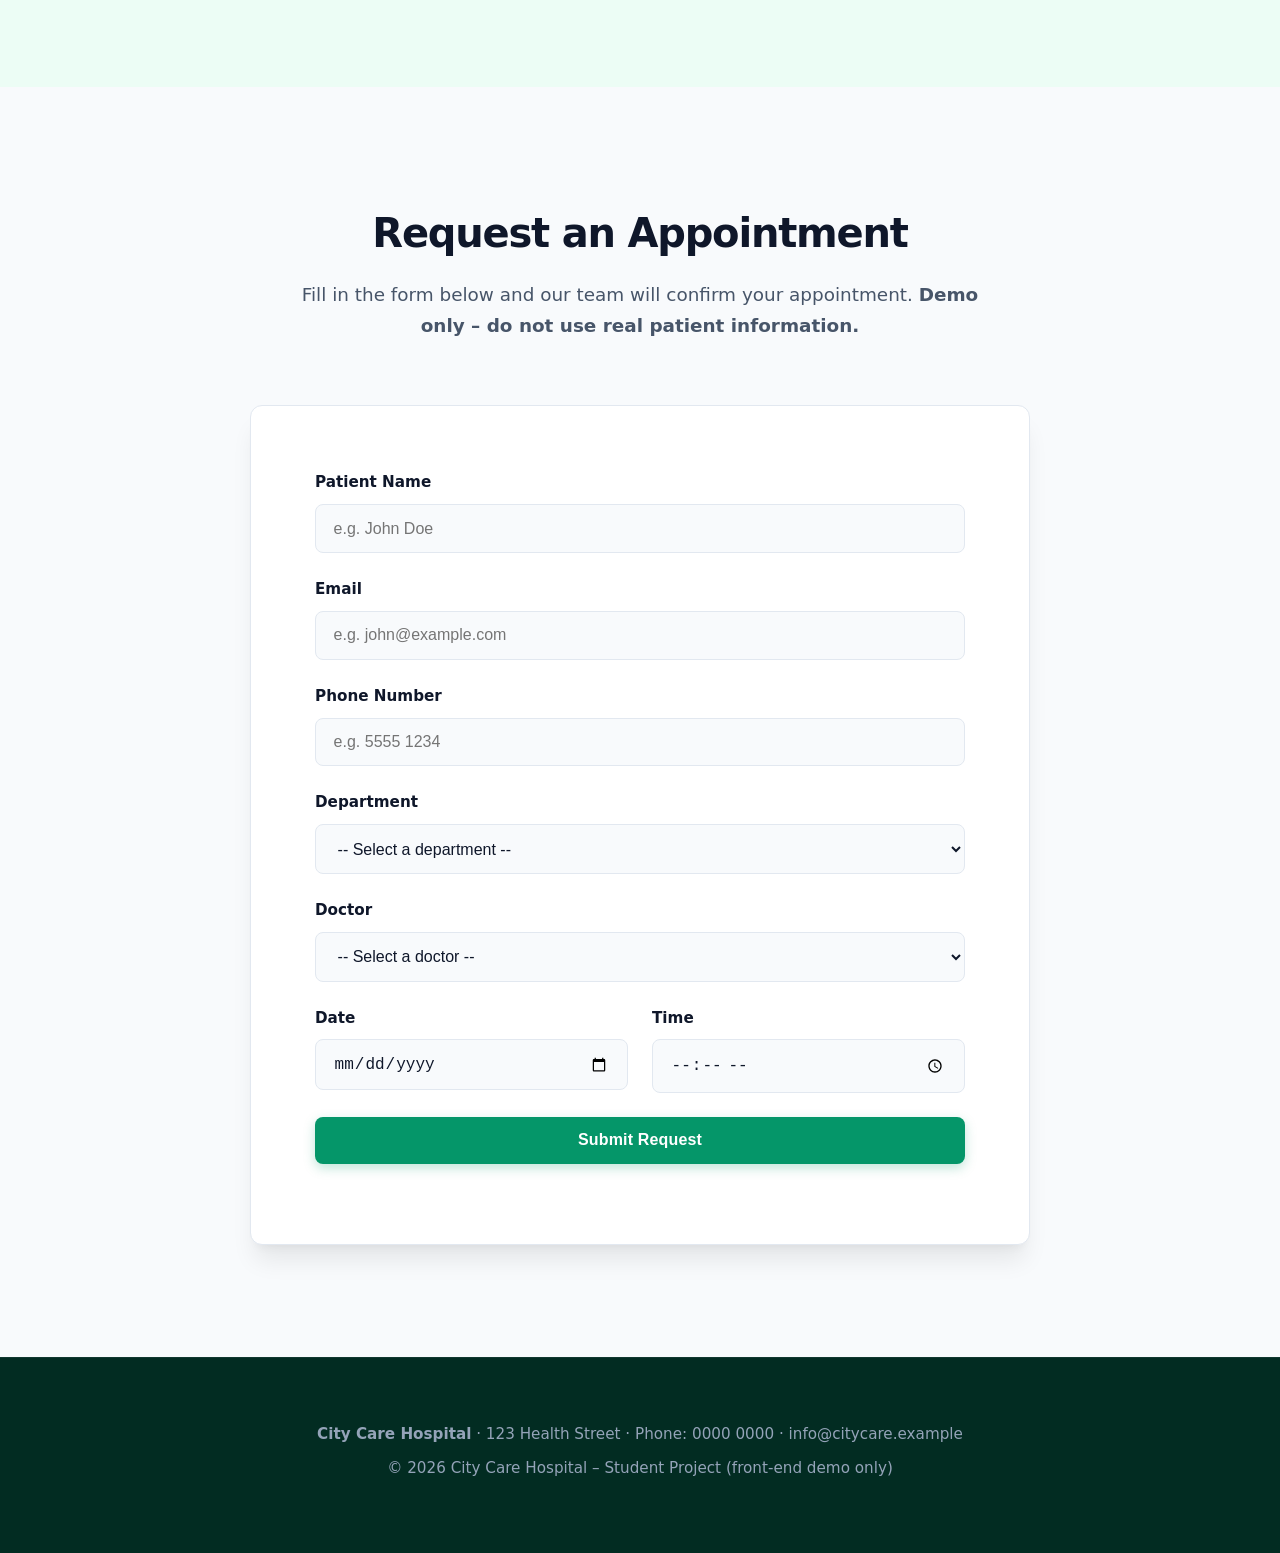
==== commit 438e0290: "a" ====
--- a/hospital-appointment-system/index.html
+++ b/hospital-appointment-system/index.html
@@ -237,10 +237,11 @@
           </div>
 
           <button  type="submit" class="btn btn-primary">Submit Request</button>
+                <p id="form-message" class="form-message"></p>
         </form>
       </div>
-    </section>
-<p id="form-message" class="form-message"></p>
+
+    </section>
   </main>
 
   <!-- ===================== FOOTER ===================== -->
